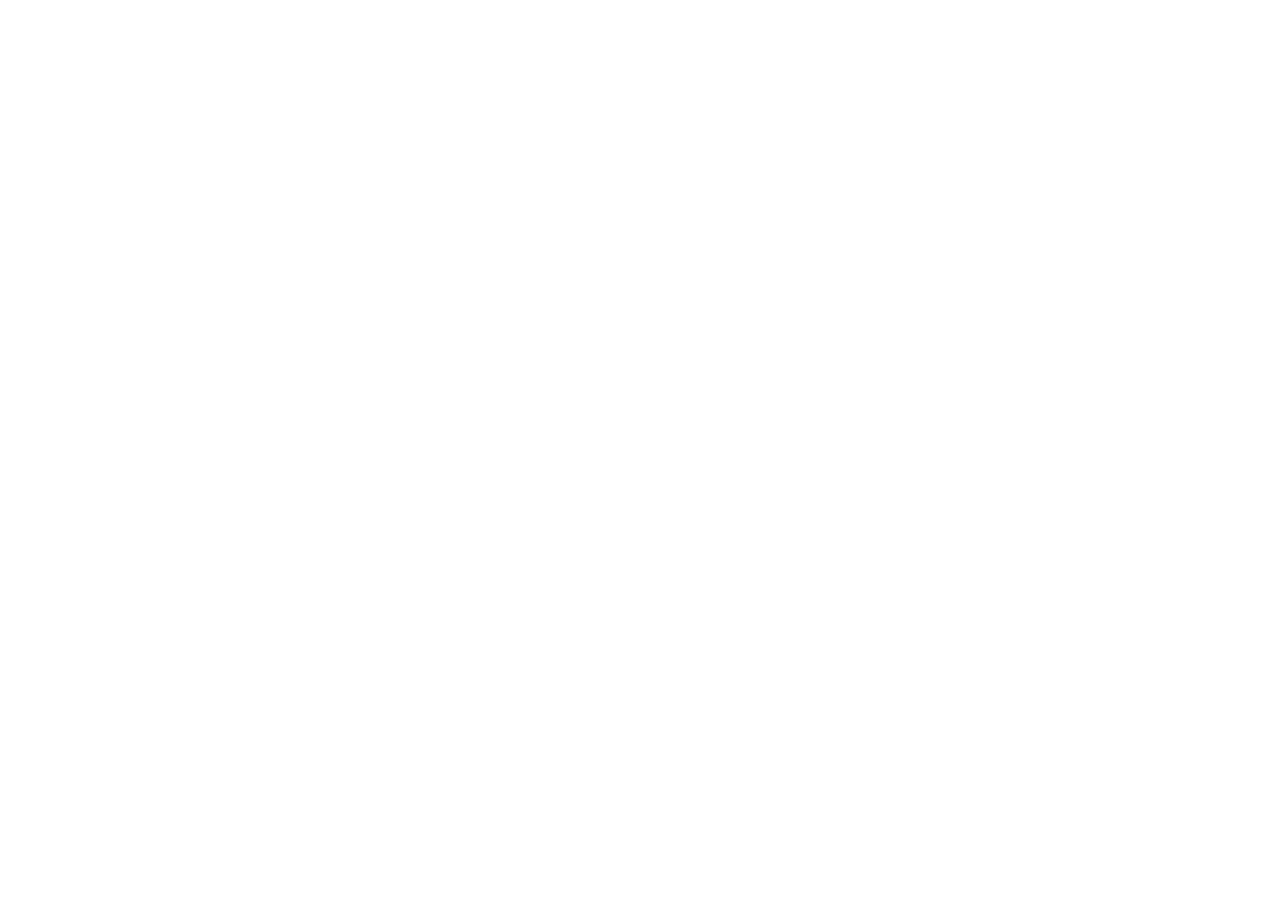
==== index.html @ ecde5e18 "inital commit" ====
<!DOCTYPE html>
<html lang="en">
<head>
    <meta charset="UTF-8">
    <meta name="viewport" content="width=device-width, initial-scale=1.0">
    <title>Document</title>
</head>
<body>
    
</body>
</html>
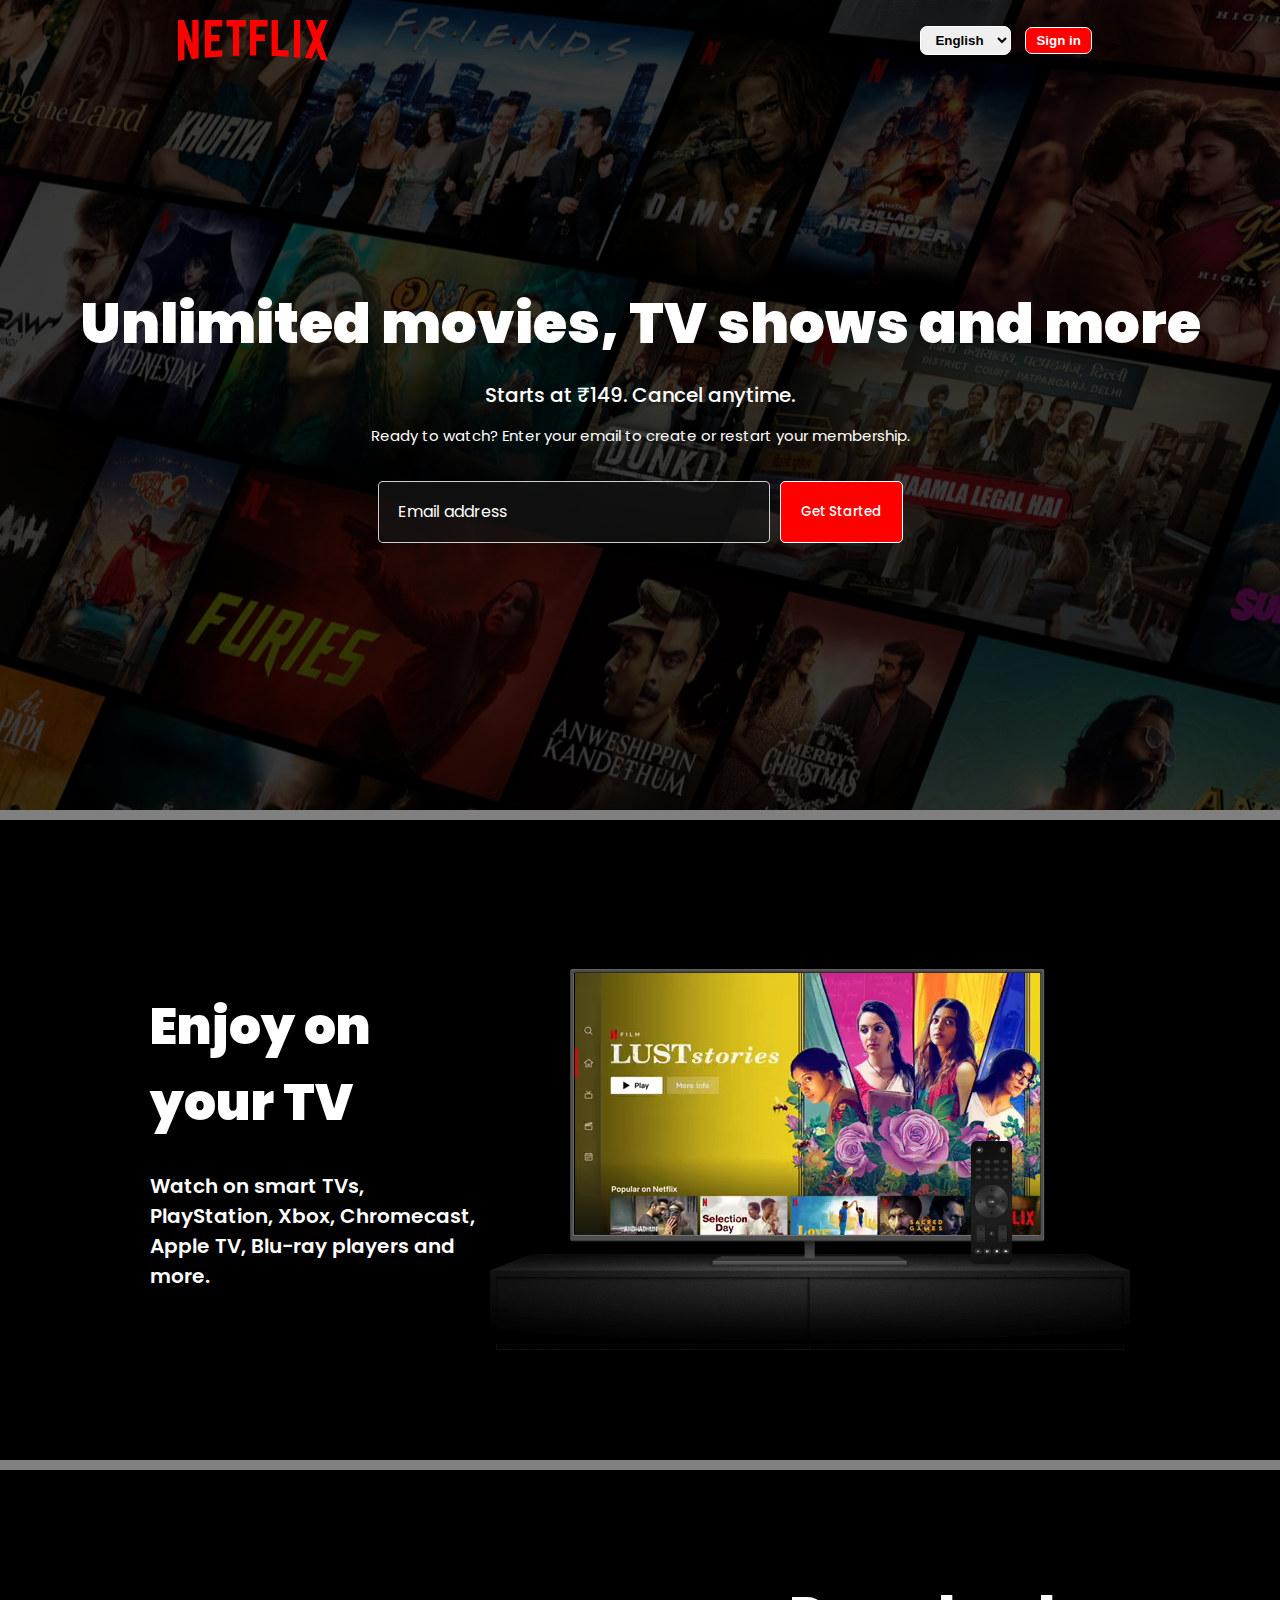
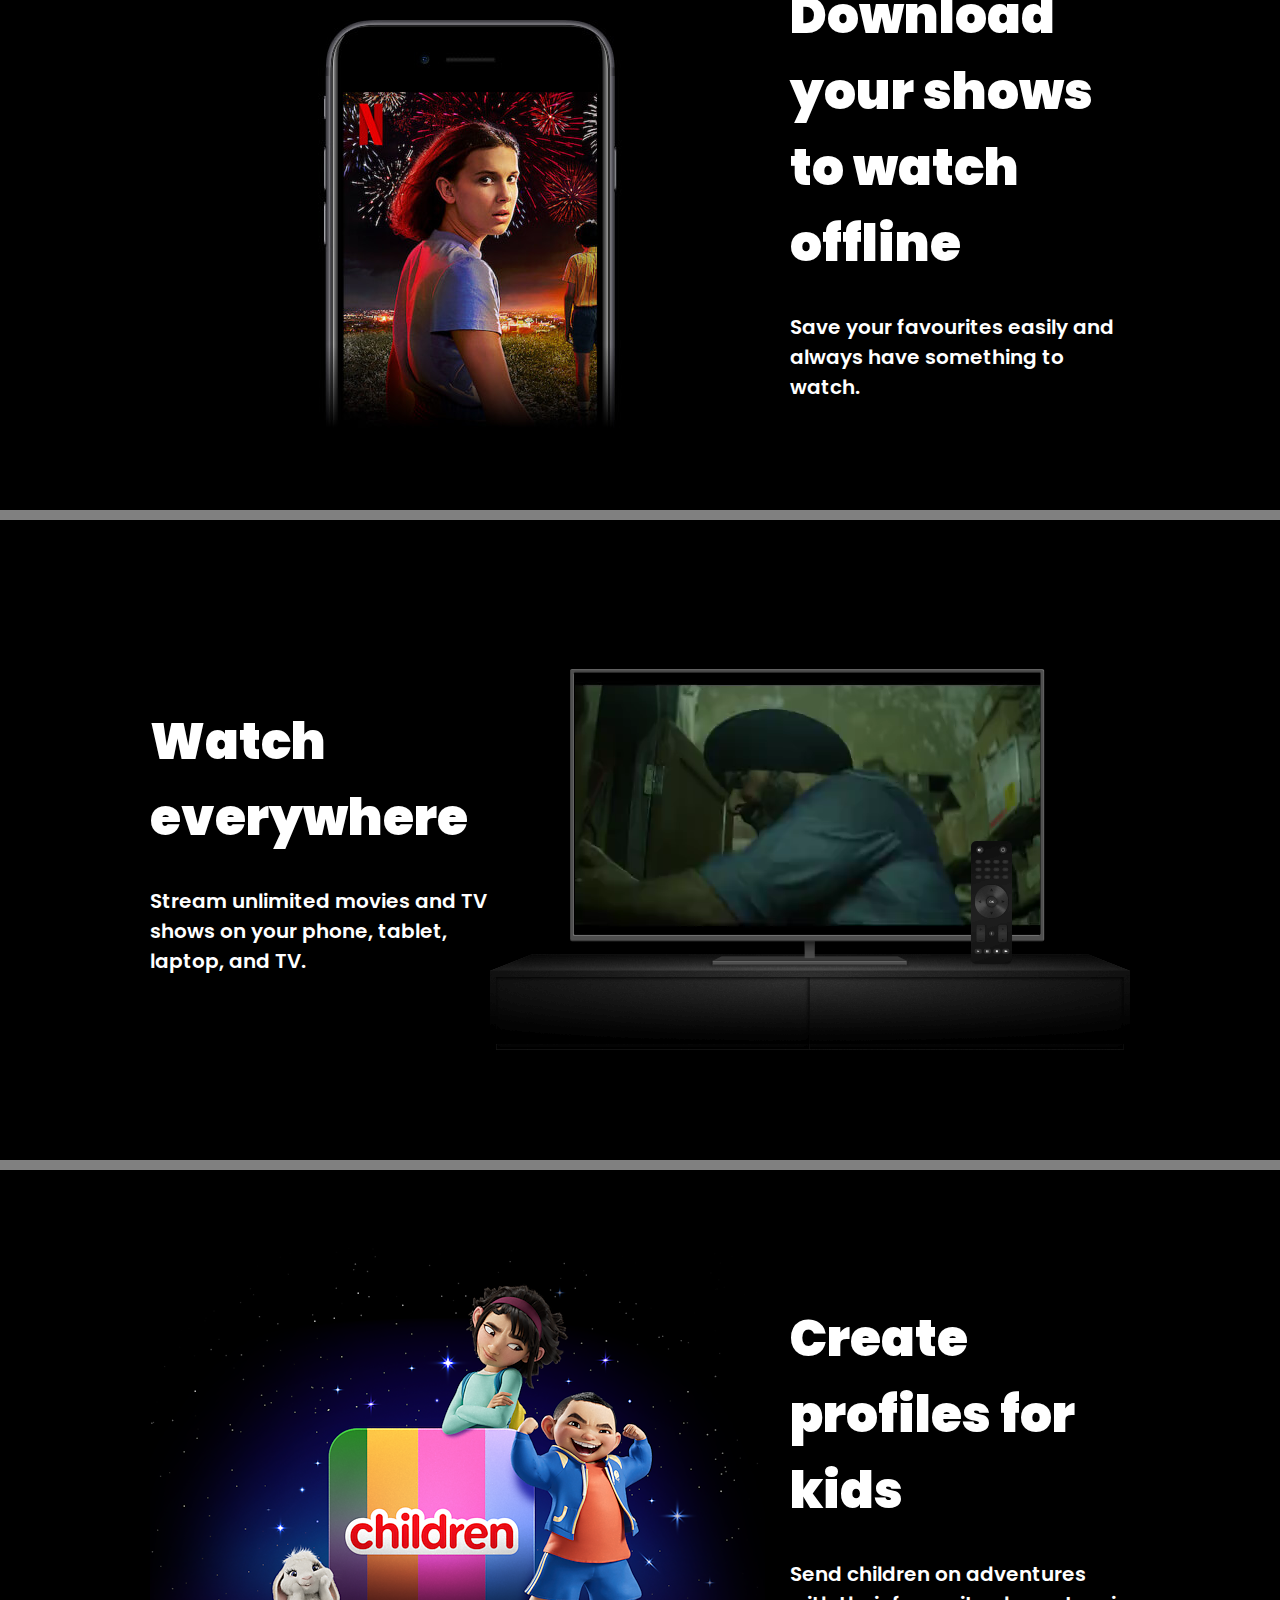
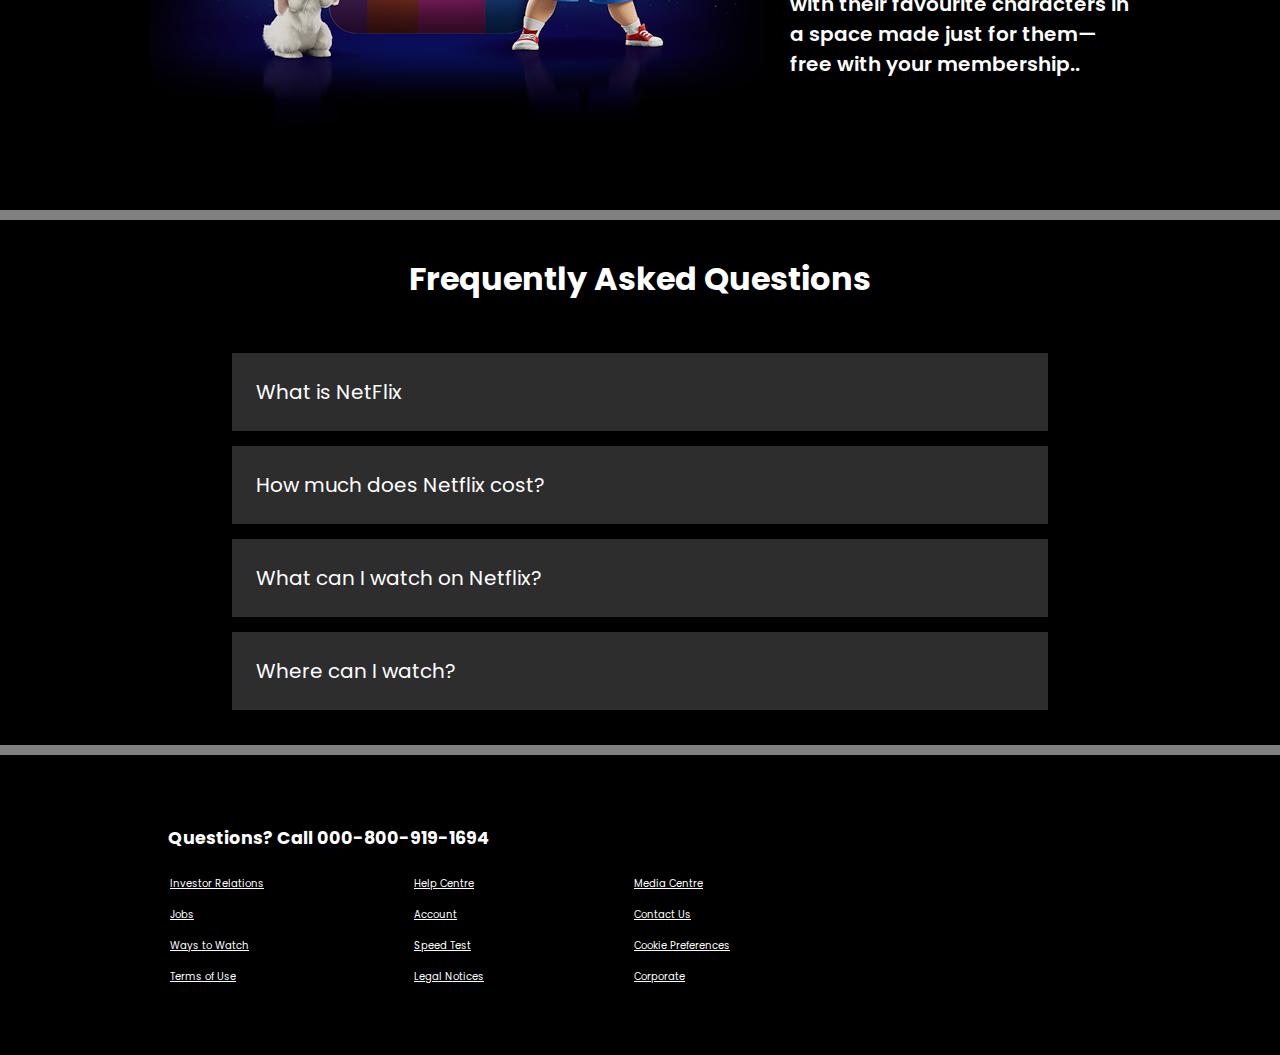
==== commit 25ae895f: "updated" ====
--- a/index.html
+++ b/index.html
@@ -3,9 +3,132 @@
 <head>
     <meta charset="UTF-8">
     <meta name="viewport" content="width=device-width, initial-scale=1.0">
-    <title>Document</title>
+    <title>Netflix India - Watch TV Shows Online, Watch Movies Online</title>
+    <link rel="stylesheet" href="style.css">
 </head>
 <body>
+    <main>
+        <nav><img src="./../asset/images/logo.svg" alt="" width="150">
+        <div class="nav-buttons">
+            <select name="English" class="btn" id="">
+                <option value="English">English</option>
+                <option value="Hindi">Hindi</option>
+            </select>
+            <button class="btn red-si">Sign in</button>
+            
+        </div> 
+        </nav>
+        <div class="backgroundblack"></div>
+        <div class="content-main">
+            <div class="content-1">Unlimited movies, TV shows and more</div>
+            <div class="content-2">Starts at ₹149. Cancel anytime.
+            </div>
+            <div class="content-3">Ready to watch? Enter your email to create or restart your membership.</div>
+            <div class="email-buttons">
+                
+                
+                <input type="email" placeholder="" class="Email" >
+                <label for="Email" class="Email">Email address</label>
+                <button class="red-started">Get Started</button>
+            </div>
+        </div>    
+    </main>
+    <div class="sections">
+        <div class="line"></div>
+
+        <div class="container-ads">
+            <div class="content-section-1">
+                <div>Enjoy on your TV</div>
+                    <div>
+                        Watch on smart TVs, PlayStation, Xbox, Chromecast, Apple TV, Blu-ray players and more.
+                    </div>
+            </div>
+            <div class="ads-1">
+                <img src="./../asset/images/tv.png" alt="tv image">
+                <video src="./../asset/videos/video-tv-in-0819.m4v" autoplay loop muted></video>
+            </div>
+        </div>
+        <div class="line"></div>
+
+        <div class="container-ads container-ads-2"> 
+            <div class="ads-2 mobile">
+                <img src="./../asset/images/mobile-0819.jpg" alt="tv image">
+            </div>
+            <div class="content-section-1">
+                <div>Download your shows to watch offline</div>
+                    <div>
+                        Save your favourites easily and always have something to watch.
+                    </div>
+            </div>
+        </div>
+        <div class="line"></div>
+        <div class="container-ads">
+            <div class="content-section-1">
+                <div>Watch everywhere</div>
+                <div>
+                    Stream unlimited movies and TV shows on your phone, tablet, laptop, and TV.
+                </div>
+            </div>
+            <div class="ads-1">
+                <img src="./../asset/images/tv.png" alt="tv image">
+                <video src="./../asset/videos/video1.m4v" autoplay loop muted></video>
+            </div>
+        </div>
+        <div class="line"></div>
+        <div class="container-ads container-ads-2"> 
+            <div class="ads-2 mobile">
+                <img src="./../asset/images/chidren.png" alt="tv image">
+            </div>
+            <div class="content-section-1">
+                <div>Create profiles for kids</div>
+                    <div>
+                        Send children on adventures with their favourite characters in a space made just for them—free with your membership..
+                    </div>
+            </div>
+        </div>
+        <div class="line"></div>
+
+        <div class="bottom">
+            <h1>Frequently Asked Questions</h1>
+            <ul>
+                <li><div>What is NetFlix </div></li>
+                <li><div>How much does Netflix cost?</div> </li>
+                <li><div>What can I watch on Netflix?</div> </li>
+                <li><div>Where can I watch? </div> </li>
+                
+            </ul>
+        </div>
+        <div class="line"></div>      
+    </div>
+    <div class="footer">
+        <div class="fooot">
+
+            <h3>Questions? Call 000-800-919-1694</h3>
+            <div class="foot">
+                <ul>
+                    <li>Investor Relations</li>
+                    <li>Jobs</li>
+                    <li>Ways to Watch</li>
+                    <li>Terms of Use</li>
+                </ul>
+                <ul>
+                    <li>Help Centre</li>
+                    <li>Account</li>
+                    <li>Speed Test</li>
+                    <li>Legal Notices</li>
+                </ul>
+                <ul>
+                    <li>Media Centre
+                    </li>
+                    <li>Contact Us</li>
+                    <li>Cookie Preferences</li>
+                    <li>Corporate
+                    </li>
+                </ul>
+            </div>
+        </div>
+    </div>
+
     
 </body>
 </html>--- a/style.css
+++ b/style.css
@@ -0,0 +1,273 @@
+@import url('https://fonts.googleapis.com/css2?family=Poppins:ital,wght@0,100;0,200;0,300;0,400;0,500;0,600;0,700;0,800;0,900;1,100;1,200;1,300;1,400;1,500;1,600;1,700;1,800;1,900&display=swap');
+
+* {
+    margin: 0;
+    padding: 0;
+}
+
+main {
+    height: 90vh;
+    /* width: 100vw; */
+    background-image: url("./../asset/images/bg.jpg");
+    background-position: center center;
+    background-repeat: no-repeat;
+    object-fit: cover;
+    position: relative;
+}
+
+.backgroundblack {
+    height: 90vh;
+    opacity: 0.70;
+    background-color: black;
+    position: absolute;
+    top: 0px;
+    width: 100%;
+}
+
+nav {
+    display: flex;
+    flex-direction: row;
+    justify-content: space-around;
+    align-items: center;
+    padding: 20px 10px;
+    gap: 20vw;
+}
+
+nav img {
+    z-index: 1;
+}
+
+.nav-buttons {
+    z-index: 1;
+}
+
+.red-si {
+    background-color: red;
+    color: white;
+    margin: 0px 10px;
+
+}
+
+.btn {
+    font-family: sans-serif;
+    font-weight: 600;
+    padding: 5px 10px;
+    border: 1px solid white;
+    border-radius: 7px;
+
+}
+
+main .content-main {
+    display: flex;
+    flex-direction: column;
+    justify-content: center;
+    align-items: center;
+    color: white;
+    z-index: 1;
+    position: relative;
+    gap: 14px;
+    font-family: "Poppins", sans-serif;
+    margin: 200px 0px;
+}
+
+.content-main> :first-child {
+    font-size: 56px;
+    font-weight: 900;
+
+}
+
+.content-main> :nth-child(2) {
+    font-size: 20px;
+    font-weight: 500;
+
+}
+
+.content-main> :nth-child(3) {
+    font-size: 15px;
+    font-weight: 400;
+
+}
+
+.email-buttons label {
+    position: absolute;
+    top: 18px;
+    left: 20px;
+    color: white;
+    transition: 0.5s;
+}
+
+input:focus~label,
+input:not(:placeholder-shown)~label {
+    transform: translateY(-10px);
+    font-size: 10px;
+}
+
+.email-buttons {
+    position: relative;
+    margin-top: 20px;
+    display: flex;
+    gap: 10px;
+}
+
+.email-buttons input {
+    text-decoration: none;
+    border: 1px solid rgba(255, 255, 255, 0.8);
+    padding: 20px;
+    font-size: small;
+    width: 350px;
+    border-radius: 5px;
+    background: transparent;
+    background-color: rgba(22, 22, 22, 0.7);
+    color: white;
+}
+
+.red-started {
+    padding: 20px;
+    border: 1px solid white;
+    border-radius: 5px;
+    background-color: red;
+    color: white;
+    font-family: "Poppins", sans-serif;
+    font-weight: 500;
+
+}
+
+.line {
+    background-color: gray;
+    height: 10px;
+    position: relative;
+    top: 0px;
+}
+
+
+.container-ads {
+    background-color: black;
+    display: flex;
+    flex-direction: row;
+    justify-content: space-around;
+    align-items: center;
+    gap: 0px;
+    padding: 0px 150px;
+    height: 640px;
+
+}
+
+.content-section-1 {
+    color: white;
+    display: flex;
+    flex-direction: column;
+    justify-content: center;
+    align-items: center;
+    width: 550px;
+    position: relative;
+    top: 0px;
+    gap: 30px;
+}
+
+.content-section-1>:first-child {
+    font-size: 50px;
+    font-family: "Poppins", sans-serif;
+    font-weight: 900;
+    align-self: flex-start;
+}
+
+.content-section-1>:nth-child(2) {
+    font-size: 20px;
+    font-family: "Poppins", sans-serif;
+    font-weight: 600;
+    align-self: flex-start;
+}
+
+.ads-1 img {
+    position: relative;
+    top: 110px;
+    z-index: 10;
+}
+
+.ads-1 video {
+    position: relative;
+    top: -277px;
+    left: 85px;
+    display: flex;
+}
+
+.ads-2 img {
+    position: relative;
+    top: 0px;
+}
+
+.container-ads-2 {
+    gap: 0px;
+}
+.bottom{
+    color: white;
+    display: flex;
+    flex-direction: column;
+    justify-content: center;
+    align-items: center;
+    gap: 50px;
+    background-color: black;
+    padding: 35px;
+    font-family: "Poppins", sans-serif;
+}
+ul{
+    display: flex;
+    flex-direction: column;
+    justify-items: center;
+    align-items: center;
+    gap: 15px;
+}
+
+.bottom ul li {
+    list-style: none;
+    padding: 24px;
+    background-color: #2d2d2d;
+    max-width: 60vw;
+    width: 70vw;
+    font-size: 20px;
+    display: flex;
+    flex-direction: row;
+    gap: 20px;
+}
+ul li svg{
+    align-self: flex-end;
+    fill: white;
+}
+.footer{
+    background-color: black;
+    color: white;
+    display: flex;
+    flex-direction: column;
+    align-items: center;
+    padding: 70px;
+    gap: 30px;
+    font-family: "Poppins", sans-serif;
+    font-size: 15px;
+    
+}
+.fooot{
+    max-width: 60vw;
+    display: flex;
+    flex-direction: column;
+    gap: 25px;
+    position: relative;
+    left: -190px;
+}
+.footer h3{
+    align-self: center;
+    position: relative;
+    left: -122px;
+}
+.foot{
+    display:flex;
+    flex-direction: row;
+    align-self: baseline;
+    gap: 150px;
+    max-width: 60vw;
+}
+.footer ul li{
+    list-style: none;
+    align-self: flex-start;
+    text-decoration: underline;
+    font-size: 10px;
+}